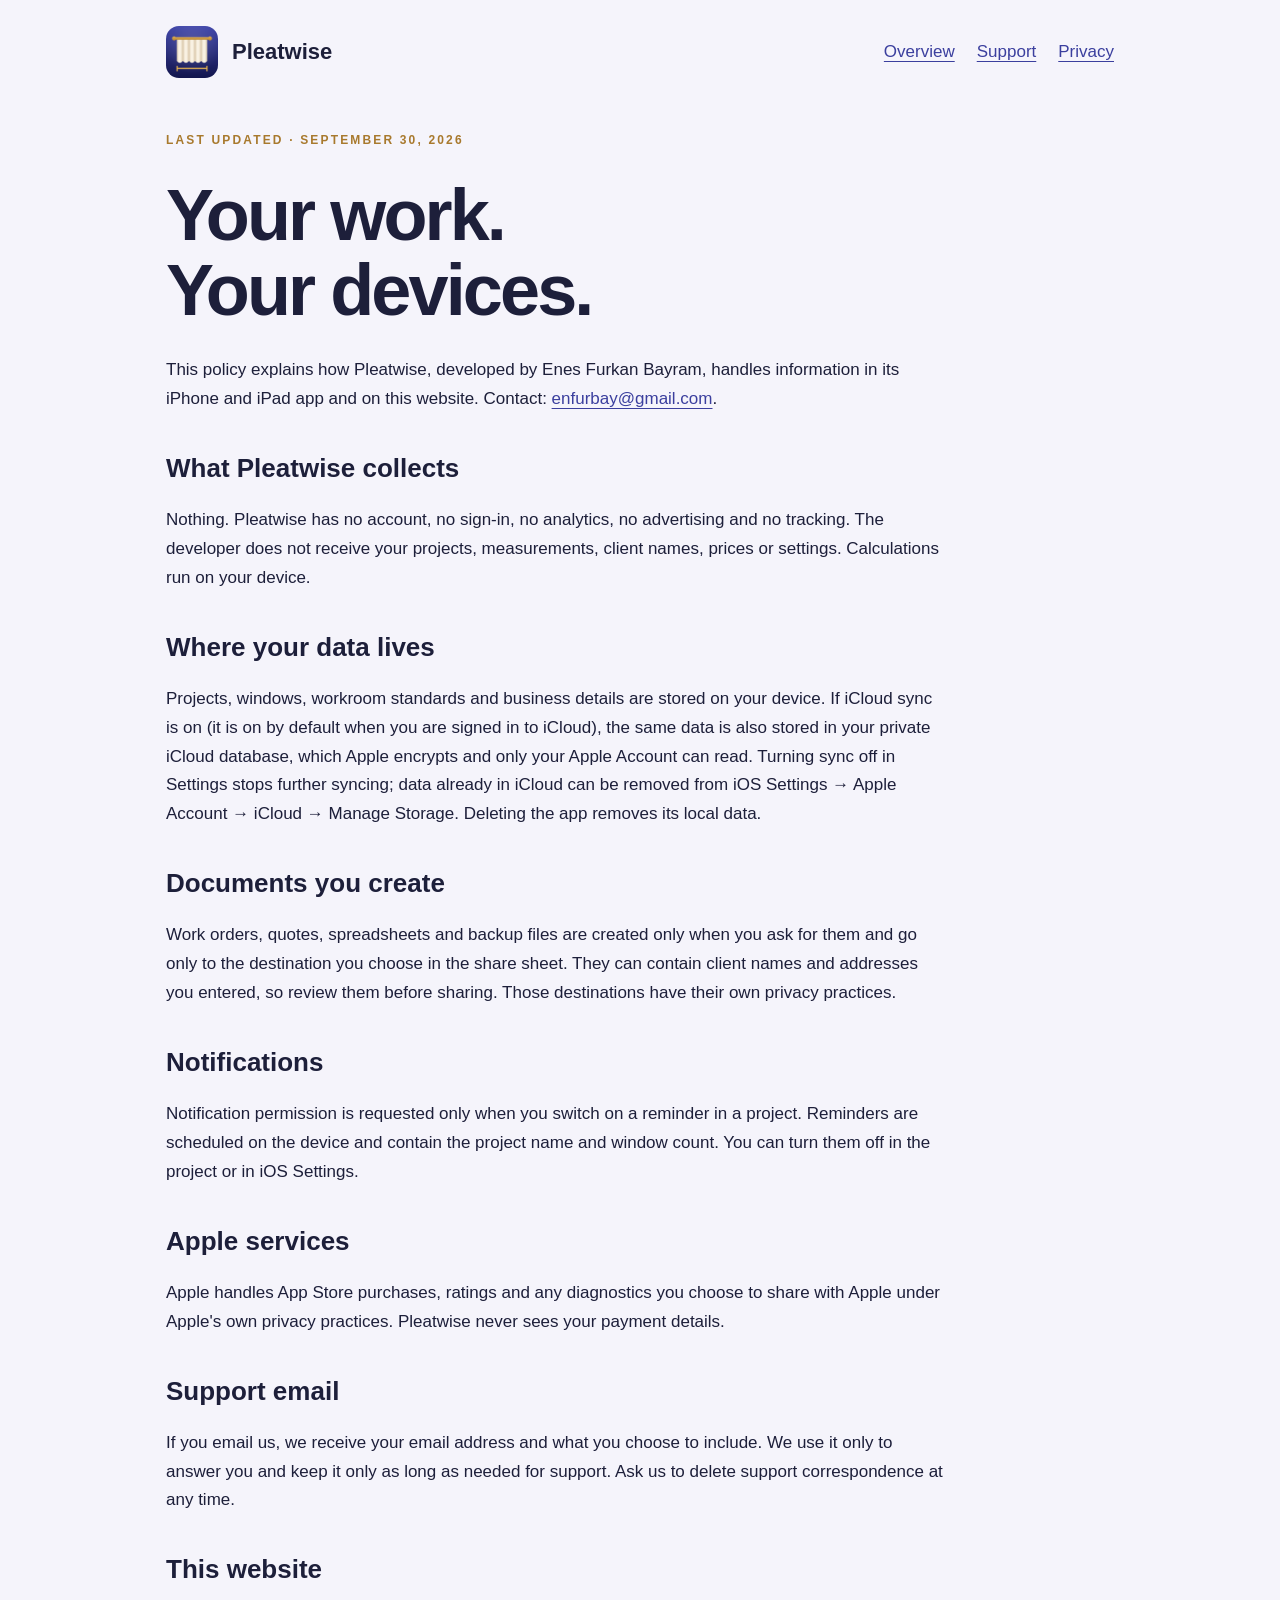
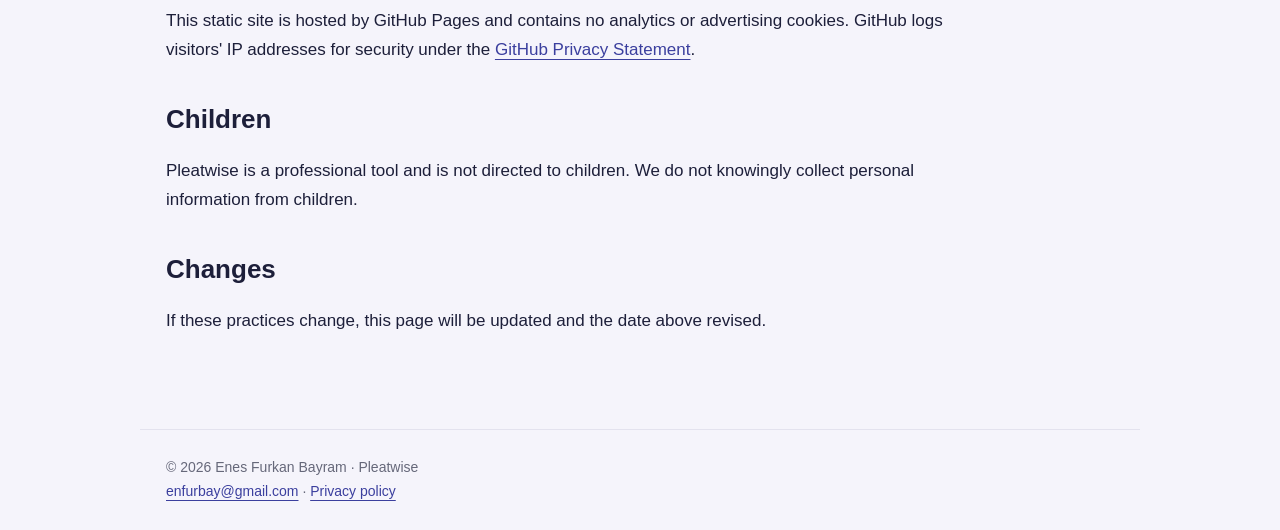
==== privacy-policy.html @ b99120d1 "Pleatwise support site" ====
<!doctype html><html lang="en"><head><meta charset="utf-8"><meta name="viewport" content="width=device-width,initial-scale=1"><meta name="description" content="Pleatwise privacy policy: no account, no tracking, data stays on your device and in your own iCloud."><title>Privacy policy | Pleatwise</title><link rel="icon" href="icon.png"><link rel="stylesheet" href="style.css"></head><body><header><a class="brand" href="index.html"><img src="icon.png" alt="Pleatwise icon">Pleatwise</a><nav><a href="index.html">Overview</a><a href="support.html">Support</a><a href="privacy-policy.html">Privacy</a></nav></header><main><div class="eyebrow">LAST UPDATED · SEPTEMBER 30, 2026</div><h1>Your work.<br>Your devices.</h1><p>This policy explains how Pleatwise, developed by Enes Furkan Bayram, handles information in its iPhone and iPad app and on this website. Contact: <a href="mailto:enfurbay@gmail.com">enfurbay@gmail.com</a>.</p><h2>What Pleatwise collects</h2><p>Nothing. Pleatwise has no account, no sign-in, no analytics, no advertising and no tracking. The developer does not receive your projects, measurements, client names, prices or settings. Calculations run on your device.</p><h2>Where your data lives</h2><p>Projects, windows, workroom standards and business details are stored on your device. If iCloud sync is on (it is on by default when you are signed in to iCloud), the same data is also stored in your private iCloud database, which Apple encrypts and only your Apple Account can read. Turning sync off in Settings stops further syncing; data already in iCloud can be removed from iOS Settings → Apple Account → iCloud → Manage Storage. Deleting the app removes its local data.</p><h2>Documents you create</h2><p>Work orders, quotes, spreadsheets and backup files are created only when you ask for them and go only to the destination you choose in the share sheet. They can contain client names and addresses you entered, so review them before sharing. Those destinations have their own privacy practices.</p><h2>Notifications</h2><p>Notification permission is requested only when you switch on a reminder in a project. Reminders are scheduled on the device and contain the project name and window count. You can turn them off in the project or in iOS Settings.</p><h2>Apple services</h2><p>Apple handles App Store purchases, ratings and any diagnostics you choose to share with Apple under Apple's own privacy practices. Pleatwise never sees your payment details.</p><h2>Support email</h2><p>If you email us, we receive your email address and what you choose to include. We use it only to answer you and keep it only as long as needed for support. Ask us to delete support correspondence at any time.</p><h2>This website</h2><p>This static site is hosted by GitHub Pages and contains no analytics or advertising cookies. GitHub logs visitors' IP addresses for security under the <a href="https://docs.github.com/en/site-policy/privacy-policies/github-general-privacy-statement">GitHub Privacy Statement</a>.</p><h2>Children</h2><p>Pleatwise is a professional tool and is not directed to children. We do not knowingly collect personal information from children.</p><h2>Changes</h2><p>If these practices change, this page will be updated and the date above revised.</p></main><footer>© 2026 Enes Furkan Bayram · Pleatwise<br><a href="mailto:enfurbay@gmail.com">enfurbay@gmail.com</a> · <a href="privacy-policy.html">Privacy policy</a></footer></body></html>
---- style.css ----
*{box-sizing:border-box}
body{margin:0;color:#1d1f3a;background:#f5f4fb;font:17px/1.7 -apple-system,BlinkMacSystemFont,"Segoe UI",sans-serif}
header,main,footer{max-width:1000px;margin:auto;padding:26px}
header{display:flex;align-items:center;justify-content:space-between;gap:24px}
a{color:#3b3f9e;text-underline-offset:4px}
nav{display:flex;gap:22px}
.brand{display:flex;align-items:center;gap:14px;font-size:22px;font-weight:700;color:inherit;text-decoration:none}
.brand img{width:52px;border-radius:13px}
h1{font-size:clamp(38px,7vw,72px);line-height:1.04;letter-spacing:-.04em;margin:28px 0}
h2{font-size:26px;line-height:1.25;margin-top:38px}
p,li{max-width:780px}
.eyebrow{font-size:12px;letter-spacing:.18em;color:#a8792d;font-weight:700}
.hero{padding:46px;border-radius:32px;color:#fff;background:linear-gradient(160deg,#4a4fb8,#1b1e4d 70%)}
.hero .eyebrow{color:#e8b04a}.hero a{color:#fff}
.button{display:inline-block;padding:12px 22px;border-radius:12px;background:#e8b04a;color:#1b1e4d;text-decoration:none;font-weight:600;margin:12px 12px 0 0}
.grid{display:grid;grid-template-columns:repeat(auto-fit,minmax(240px,1fr));gap:20px;margin:34px 0}
.card{background:#fff;border:1px solid #e3e2ee;border-radius:22px;padding:26px}
.card h2{margin-top:0;font-size:22px}
footer{border-top:1px solid #e3e2ee;color:#66687a;font-size:14px;margin-top:50px}
.notice{border-left:3px solid #a8792d;padding:10px 20px;background:#fbf3e3}
li{margin:9px 0}
@media(max-width:580px){header{align-items:flex-start;flex-direction:column}header,main,footer{padding:22px}.hero{padding:26px}nav{font-size:15px}}
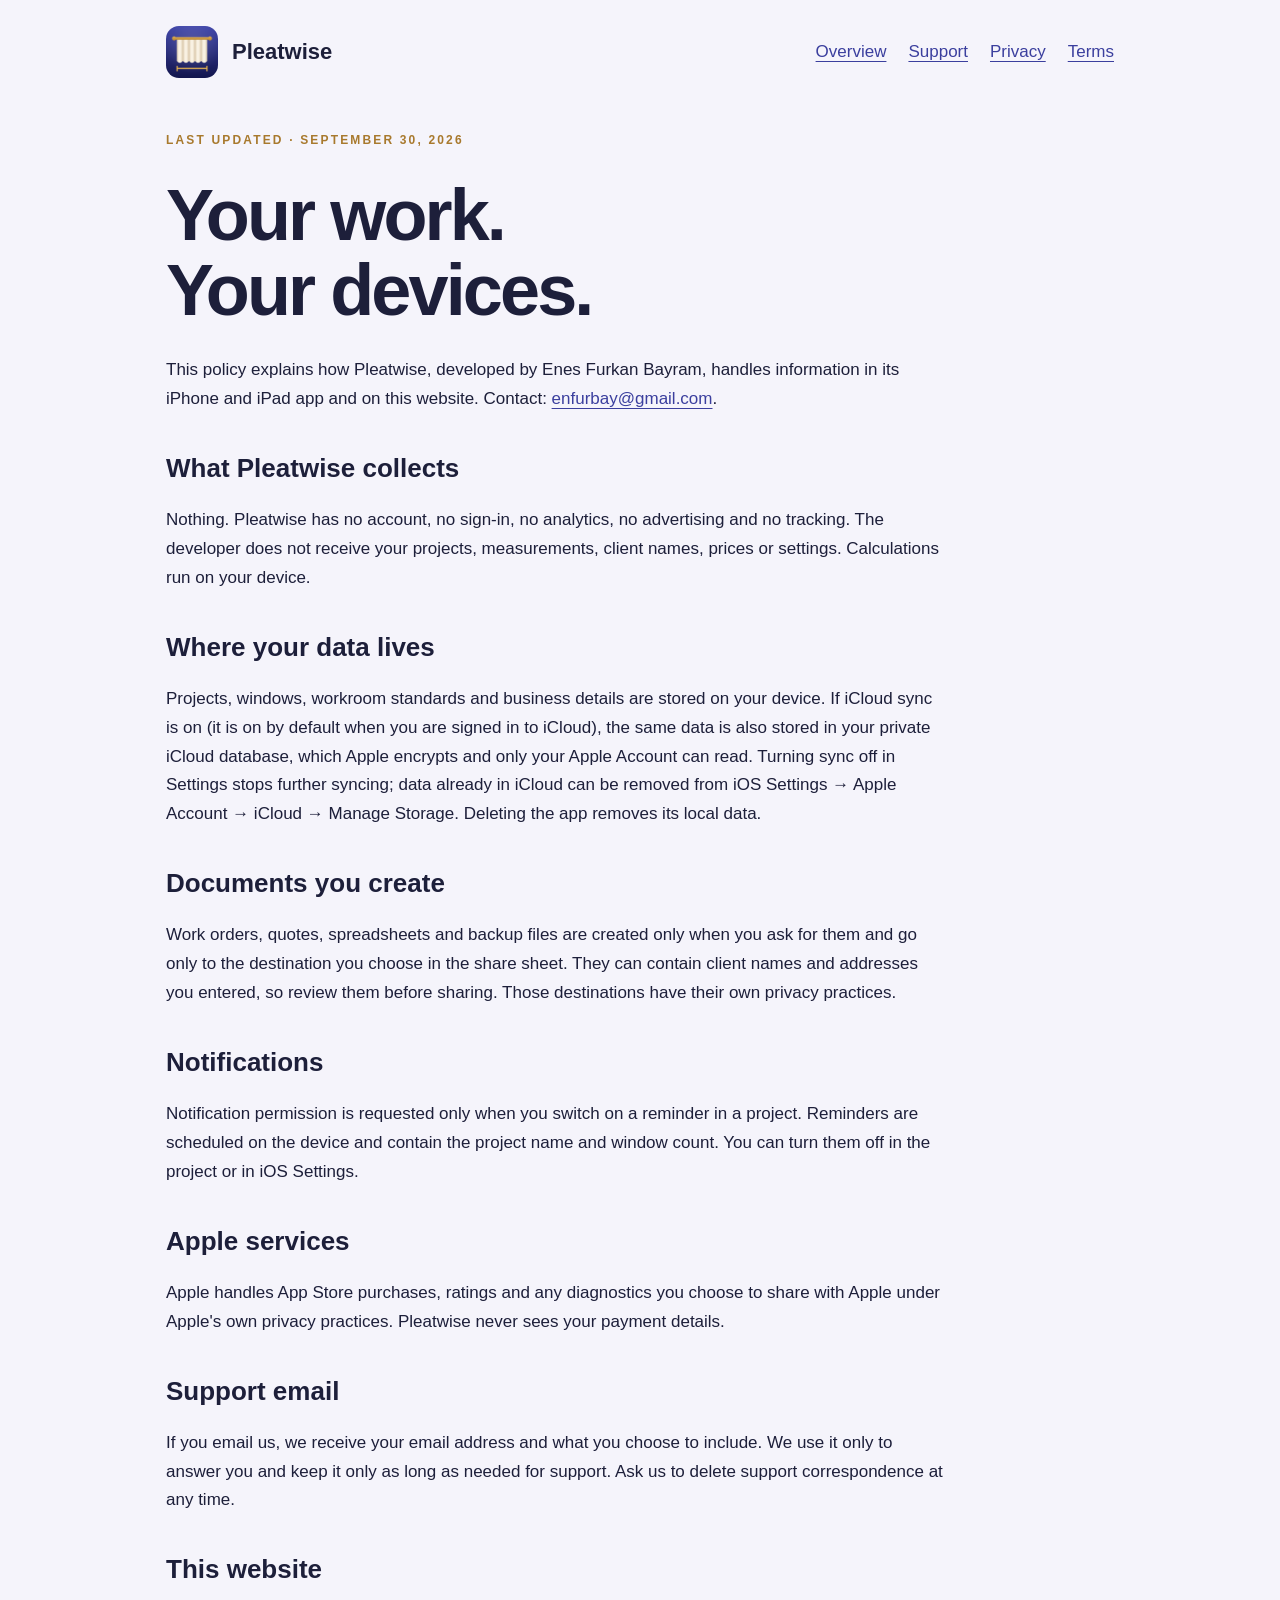
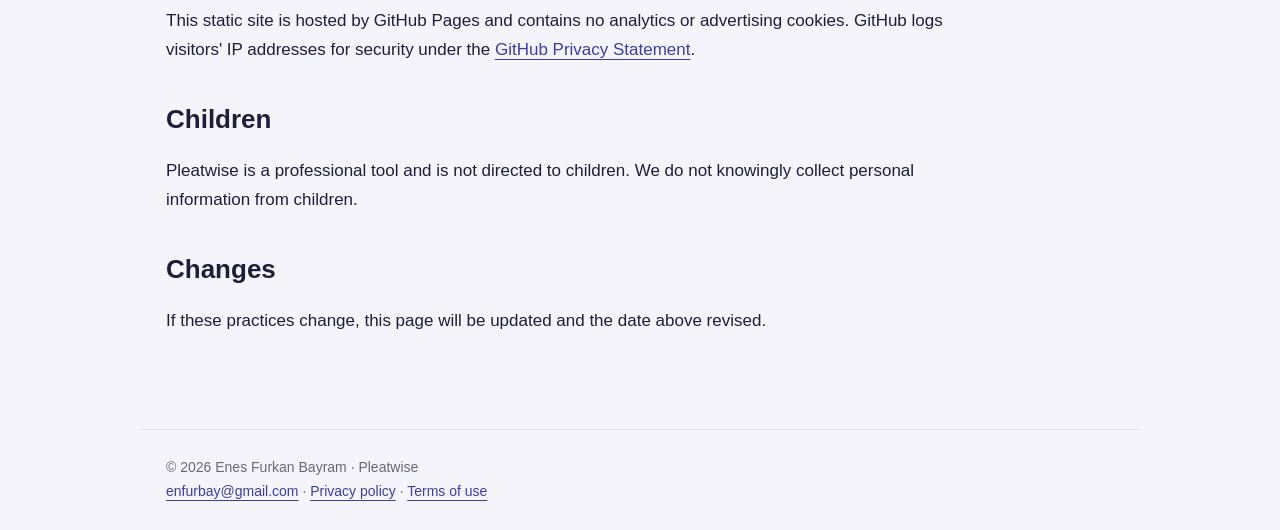
==== commit d29418a0: "Add terms of use" ====
--- a/privacy-policy.html
+++ b/privacy-policy.html
@@ -1 +1 @@
-<!doctype html><html lang="en"><head><meta charset="utf-8"><meta name="viewport" content="width=device-width,initial-scale=1"><meta name="description" content="Pleatwise privacy policy: no account, no tracking, data stays on your device and in your own iCloud."><title>Privacy policy | Pleatwise</title><link rel="icon" href="icon.png"><link rel="stylesheet" href="style.css"></head><body><header><a class="brand" href="index.html"><img src="icon.png" alt="Pleatwise icon">Pleatwise</a><nav><a href="index.html">Overview</a><a href="support.html">Support</a><a href="privacy-policy.html">Privacy</a></nav></header><main><div class="eyebrow">LAST UPDATED · SEPTEMBER 30, 2026</div><h1>Your work.<br>Your devices.</h1><p>This policy explains how Pleatwise, developed by Enes Furkan Bayram, handles information in its iPhone and iPad app and on this website. Contact: <a href="mailto:enfurbay@gmail.com">enfurbay@gmail.com</a>.</p><h2>What Pleatwise collects</h2><p>Nothing. Pleatwise has no account, no sign-in, no analytics, no advertising and no tracking. The developer does not receive your projects, measurements, client names, prices or settings. Calculations run on your device.</p><h2>Where your data lives</h2><p>Projects, windows, workroom standards and business details are stored on your device. If iCloud sync is on (it is on by default when you are signed in to iCloud), the same data is also stored in your private iCloud database, which Apple encrypts and only your Apple Account can read. Turning sync off in Settings stops further syncing; data already in iCloud can be removed from iOS Settings → Apple Account → iCloud → Manage Storage. Deleting the app removes its local data.</p><h2>Documents you create</h2><p>Work orders, quotes, spreadsheets and backup files are created only when you ask for them and go only to the destination you choose in the share sheet. They can contain client names and addresses you entered, so review them before sharing. Those destinations have their own privacy practices.</p><h2>Notifications</h2><p>Notification permission is requested only when you switch on a reminder in a project. Reminders are scheduled on the device and contain the project name and window count. You can turn them off in the project or in iOS Settings.</p><h2>Apple services</h2><p>Apple handles App Store purchases, ratings and any diagnostics you choose to share with Apple under Apple's own privacy practices. Pleatwise never sees your payment details.</p><h2>Support email</h2><p>If you email us, we receive your email address and what you choose to include. We use it only to answer you and keep it only as long as needed for support. Ask us to delete support correspondence at any time.</p><h2>This website</h2><p>This static site is hosted by GitHub Pages and contains no analytics or advertising cookies. GitHub logs visitors' IP addresses for security under the <a href="https://docs.github.com/en/site-policy/privacy-policies/github-general-privacy-statement">GitHub Privacy Statement</a>.</p><h2>Children</h2><p>Pleatwise is a professional tool and is not directed to children. We do not knowingly collect personal information from children.</p><h2>Changes</h2><p>If these practices change, this page will be updated and the date above revised.</p></main><footer>© 2026 Enes Furkan Bayram · Pleatwise<br><a href="mailto:enfurbay@gmail.com">enfurbay@gmail.com</a> · <a href="privacy-policy.html">Privacy policy</a></footer></body></html>+<!doctype html><html lang="en"><head><meta charset="utf-8"><meta name="viewport" content="width=device-width,initial-scale=1"><meta name="description" content="Pleatwise privacy policy: no account, no tracking, data stays on your device and in your own iCloud."><title>Privacy policy | Pleatwise</title><link rel="icon" href="icon.png"><link rel="stylesheet" href="style.css"></head><body><header><a class="brand" href="index.html"><img src="icon.png" alt="Pleatwise icon">Pleatwise</a><nav><a href="index.html">Overview</a><a href="support.html">Support</a><a href="privacy-policy.html">Privacy</a><a href="terms.html">Terms</a></nav></header><main><div class="eyebrow">LAST UPDATED · SEPTEMBER 30, 2026</div><h1>Your work.<br>Your devices.</h1><p>This policy explains how Pleatwise, developed by Enes Furkan Bayram, handles information in its iPhone and iPad app and on this website. Contact: <a href="mailto:enfurbay@gmail.com">enfurbay@gmail.com</a>.</p><h2>What Pleatwise collects</h2><p>Nothing. Pleatwise has no account, no sign-in, no analytics, no advertising and no tracking. The developer does not receive your projects, measurements, client names, prices or settings. Calculations run on your device.</p><h2>Where your data lives</h2><p>Projects, windows, workroom standards and business details are stored on your device. If iCloud sync is on (it is on by default when you are signed in to iCloud), the same data is also stored in your private iCloud database, which Apple encrypts and only your Apple Account can read. Turning sync off in Settings stops further syncing; data already in iCloud can be removed from iOS Settings → Apple Account → iCloud → Manage Storage. Deleting the app removes its local data.</p><h2>Documents you create</h2><p>Work orders, quotes, spreadsheets and backup files are created only when you ask for them and go only to the destination you choose in the share sheet. They can contain client names and addresses you entered, so review them before sharing. Those destinations have their own privacy practices.</p><h2>Notifications</h2><p>Notification permission is requested only when you switch on a reminder in a project. Reminders are scheduled on the device and contain the project name and window count. You can turn them off in the project or in iOS Settings.</p><h2>Apple services</h2><p>Apple handles App Store purchases, ratings and any diagnostics you choose to share with Apple under Apple's own privacy practices. Pleatwise never sees your payment details.</p><h2>Support email</h2><p>If you email us, we receive your email address and what you choose to include. We use it only to answer you and keep it only as long as needed for support. Ask us to delete support correspondence at any time.</p><h2>This website</h2><p>This static site is hosted by GitHub Pages and contains no analytics or advertising cookies. GitHub logs visitors' IP addresses for security under the <a href="https://docs.github.com/en/site-policy/privacy-policies/github-general-privacy-statement">GitHub Privacy Statement</a>.</p><h2>Children</h2><p>Pleatwise is a professional tool and is not directed to children. We do not knowingly collect personal information from children.</p><h2>Changes</h2><p>If these practices change, this page will be updated and the date above revised.</p></main><footer>© 2026 Enes Furkan Bayram · Pleatwise<br><a href="mailto:enfurbay@gmail.com">enfurbay@gmail.com</a> · <a href="privacy-policy.html">Privacy policy</a> · <a href="terms.html">Terms of use</a></footer></body></html>
